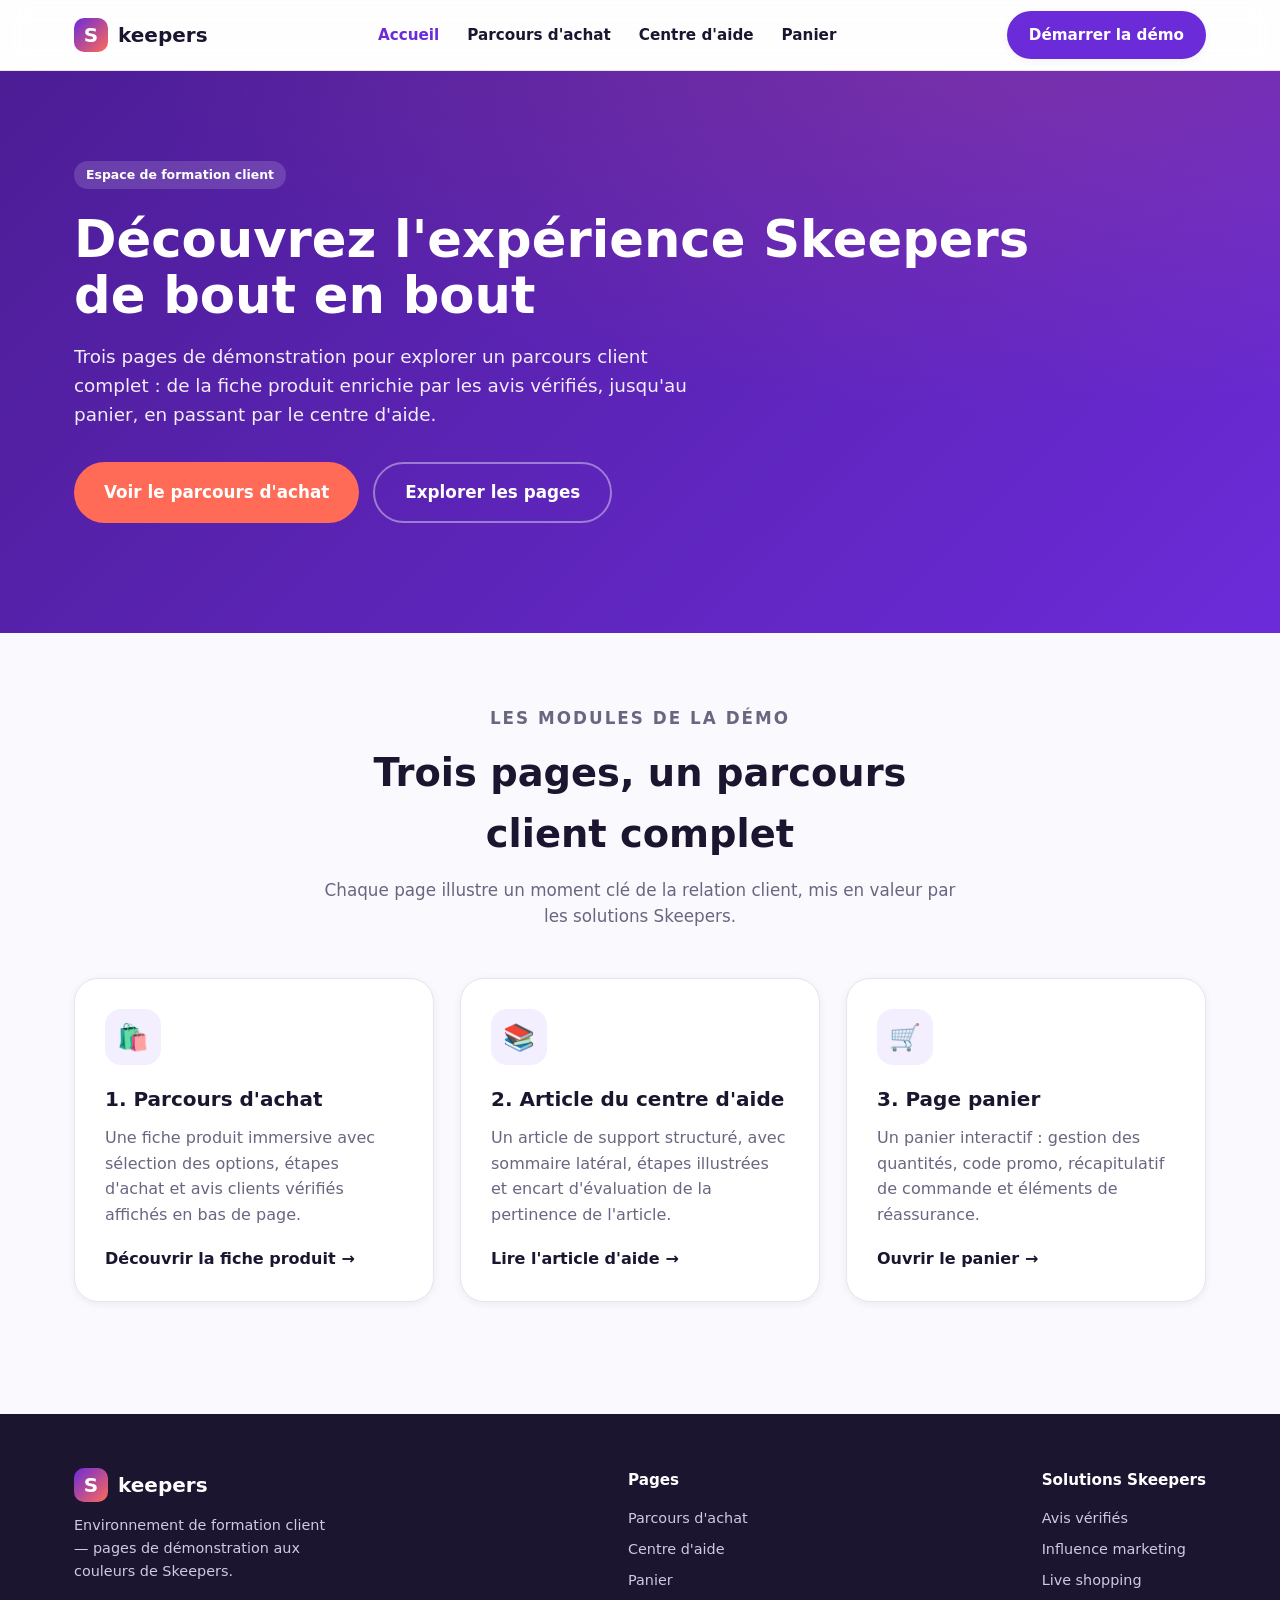
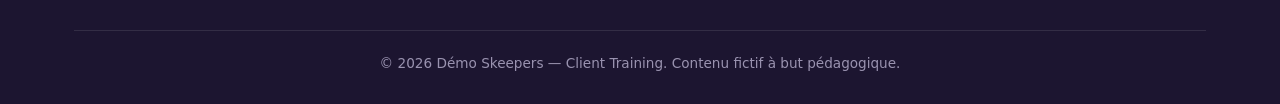
==== index.html @ fd05c82c "Add Skeepers client-training demo site + GitHub Pages workflow Trois pages de démo (parcours d'achat" ====
<!DOCTYPE html>
<html lang="fr">
<head>
  <meta charset="UTF-8" />
  <meta name="viewport" content="width=device-width, initial-scale=1.0" />
  <title>Skeepers — Espace de formation client</title>
  <meta name="description" content="Environnement de démonstration Skeepers : parcours d'achat, centre d'aide et panier." />
  <link rel="stylesheet" href="assets/css/style.css" />
</head>
<body>
  <header class="site-header">
    <div class="container nav">
      <a class="brand" href="index.html"><span class="logo-mark"></span> keepers</a>
      <nav>
        <ul class="nav-links">
          <li><a href="index.html" class="active">Accueil</a></li>
          <li><a href="purchase.html">Parcours d'achat</a></li>
          <li><a href="help-center.html">Centre d'aide</a></li>
          <li><a href="cart.html">Panier</a></li>
        </ul>
      </nav>
      <a href="purchase.html" class="btn btn-primary">Démarrer la démo</a>
    </div>
  </header>

  <section class="hero">
    <div class="container">
      <span class="badge">Espace de formation client</span>
      <h1>Découvrez l'expérience Skeepers<br />de bout en bout</h1>
      <p>Trois pages de démonstration pour explorer un parcours client complet : de la fiche
        produit enrichie par les avis vérifiés, jusqu'au panier, en passant par le centre d'aide.</p>
      <div class="hero-actions">
        <a href="purchase.html" class="btn btn-coral btn-lg">Voir le parcours d'achat</a>
        <a href="#pages" class="btn btn-ghost btn-lg" style="color:#fff;border-color:rgba(255,255,255,.4)">Explorer les pages</a>
      </div>
    </div>
  </section>

  <section class="section" id="pages">
    <div class="container">
      <div class="section-head">
        <p class="eyebrow">Les modules de la démo</p>
        <h2>Trois pages, un parcours client complet</h2>
        <p>Chaque page illustre un moment clé de la relation client, mis en valeur par les solutions Skeepers.</p>
      </div>

      <div class="cards">
        <a class="card" href="purchase.html" style="color:inherit">
          <div class="card-icon">🛍️</div>
          <h3>1. Parcours d'achat</h3>
          <p>Une fiche produit immersive avec sélection des options, étapes d'achat et avis
             clients vérifiés affichés en bas de page.</p>
          <span class="card-link">Découvrir la fiche produit</span>
        </a>

        <a class="card" href="help-center.html" style="color:inherit">
          <div class="card-icon">📚</div>
          <h3>2. Article du centre d'aide</h3>
          <p>Un article de support structuré, avec sommaire latéral, étapes illustrées et
             encart d'évaluation de la pertinence de l'article.</p>
          <span class="card-link">Lire l'article d'aide</span>
        </a>

        <a class="card" href="cart.html" style="color:inherit">
          <div class="card-icon">🛒</div>
          <h3>3. Page panier</h3>
          <p>Un panier interactif : gestion des quantités, code promo, récapitulatif de commande
             et éléments de réassurance.</p>
          <span class="card-link">Ouvrir le panier</span>
        </a>
      </div>
    </div>
  </section>

  <footer class="site-footer">
    <div class="container">
      <div class="footer-grid">
        <div style="max-width:260px">
          <a class="brand" href="index.html" style="color:#fff"><span class="logo-mark"></span> keepers</a>
          <p style="margin-top:12px;font-size:.9rem">Environnement de formation client — pages de démonstration aux couleurs de Skeepers.</p>
        </div>
        <div>
          <h4>Pages</h4>
          <ul>
            <li><a href="purchase.html">Parcours d'achat</a></li>
            <li><a href="help-center.html">Centre d'aide</a></li>
            <li><a href="cart.html">Panier</a></li>
          </ul>
        </div>
        <div>
          <h4>Solutions Skeepers</h4>
          <ul>
            <li><a href="#">Avis vérifiés</a></li>
            <li><a href="#">Influence marketing</a></li>
            <li><a href="#">Live shopping</a></li>
          </ul>
        </div>
      </div>
      <div class="footer-bottom">© <span id="year"></span> Démo Skeepers — Client Training. Contenu fictif à but pédagogique.</div>
    </div>
  </footer>

  <script src="assets/js/main.js"></script>
</body>
</html>
---- assets/css/style.css ----
/* ===========================================================
   Skeepers — Client Training
   Feuille de style partagée
   =========================================================== */

:root {
  /* Couleurs de marque Skeepers */
  --skp-purple: #6c2bd9;
  --skp-purple-dark: #4c1d95;
  --skp-purple-light: #a47aff;
  --skp-violet-soft: #f3effe;
  --skp-coral: #ff6b57;
  --skp-coral-dark: #e2533f;
  --skp-yellow: #ffc24b;
  --skp-ink: #1c1530;
  --skp-grey: #6b6580;
  --skp-grey-light: #e7e3f1;
  --skp-bg: #faf9fd;
  --skp-white: #ffffff;
  --skp-green: #2ecc71;

  --radius-sm: 8px;
  --radius: 14px;
  --radius-lg: 24px;
  --shadow-sm: 0 2px 8px rgba(28, 21, 48, 0.06);
  --shadow: 0 12px 32px rgba(76, 29, 149, 0.12);
  --shadow-lg: 0 24px 60px rgba(76, 29, 149, 0.18);
  --maxw: 1180px;

  --font: "Segoe UI", system-ui, -apple-system, "Helvetica Neue", Arial, sans-serif;
}

* { box-sizing: border-box; margin: 0; padding: 0; }

html { scroll-behavior: smooth; }

body {
  font-family: var(--font);
  color: var(--skp-ink);
  background: var(--skp-bg);
  line-height: 1.6;
  -webkit-font-smoothing: antialiased;
}

a { color: var(--skp-purple); text-decoration: none; }
a:hover { text-decoration: underline; }

img { max-width: 100%; display: block; }

.container {
  width: 100%;
  max-width: var(--maxw);
  margin: 0 auto;
  padding: 0 24px;
}

/* ---------- Header / Navigation ---------- */
.site-header {
  position: sticky;
  top: 0;
  z-index: 50;
  background: rgba(255, 255, 255, 0.85);
  backdrop-filter: blur(12px);
  border-bottom: 1px solid var(--skp-grey-light);
}
.nav {
  display: flex;
  align-items: center;
  justify-content: space-between;
  height: 70px;
}
.brand {
  display: flex;
  align-items: center;
  gap: 10px;
  font-weight: 800;
  font-size: 1.25rem;
  color: var(--skp-ink);
}
.brand:hover { text-decoration: none; }
.brand .logo-mark {
  width: 34px; height: 34px;
  border-radius: 10px;
  background: linear-gradient(135deg, var(--skp-purple), var(--skp-coral));
  display: grid; place-items: center;
  color: #fff; font-weight: 800;
}
.brand .logo-mark::after { content: "S"; }
.brand .accent { color: var(--skp-purple); }

.nav-links {
  display: flex;
  align-items: center;
  gap: 28px;
  list-style: none;
}
.nav-links a {
  color: var(--skp-ink);
  font-weight: 600;
  font-size: .95rem;
}
.nav-links a.active { color: var(--skp-purple); }

/* ---------- Boutons ---------- */
.btn {
  display: inline-flex;
  align-items: center;
  justify-content: center;
  gap: 8px;
  border: none;
  cursor: pointer;
  font-family: inherit;
  font-weight: 700;
  font-size: .95rem;
  padding: 12px 22px;
  border-radius: 999px;
  transition: transform .15s ease, box-shadow .15s ease, background .15s ease;
  text-decoration: none;
}
.btn:hover { text-decoration: none; transform: translateY(-2px); }
.btn-primary { background: var(--skp-purple); color: #fff; box-shadow: var(--shadow-sm); }
.btn-primary:hover { background: var(--skp-purple-dark); color: #fff; }
.btn-coral { background: var(--skp-coral); color: #fff; }
.btn-coral:hover { background: var(--skp-coral-dark); color: #fff; }
.btn-ghost { background: transparent; color: var(--skp-purple); border: 2px solid var(--skp-grey-light); }
.btn-ghost:hover { border-color: var(--skp-purple); color: var(--skp-purple); }
.btn-block { width: 100%; }
.btn-lg { padding: 15px 30px; font-size: 1.05rem; }

/* ---------- Badges & étoiles ---------- */
.badge {
  display: inline-flex;
  align-items: center;
  gap: 6px;
  font-size: .78rem;
  font-weight: 700;
  padding: 4px 12px;
  border-radius: 999px;
  background: var(--skp-violet-soft);
  color: var(--skp-purple);
}
.stars { color: var(--skp-yellow); letter-spacing: 2px; font-size: 1rem; }
.stars .empty { color: var(--skp-grey-light); }

.skp-verified {
  display: inline-flex; align-items: center; gap: 6px;
  font-size: .8rem; font-weight: 700; color: var(--skp-green);
}
.skp-verified::before { content: "✓"; }

/* ---------- Hero ---------- */
.hero {
  background:
    radial-gradient(900px 400px at 80% -10%, rgba(255,107,87,.18), transparent),
    linear-gradient(135deg, var(--skp-purple-dark), var(--skp-purple));
  color: #fff;
  padding: 90px 0 110px;
  position: relative;
  overflow: hidden;
}
.hero h1 { font-size: clamp(2rem, 4vw, 3.2rem); line-height: 1.1; margin-bottom: 18px; }
.hero p { font-size: 1.15rem; max-width: 620px; opacity: .92; }
.hero .badge { background: rgba(255,255,255,.15); color: #fff; margin-bottom: 22px; }
.hero-actions { margin-top: 32px; display: flex; gap: 14px; flex-wrap: wrap; }

/* ---------- Sections ---------- */
.section { padding: 72px 0; }
.section-head { text-align: center; max-width: 640px; margin: 0 auto 48px; }
.section-head h2 { font-size: clamp(1.6rem, 3vw, 2.4rem); margin-bottom: 12px; }
.section-head p { color: var(--skp-grey); font-size: 1.05rem; }
.eyebrow {
  text-transform: uppercase; letter-spacing: .12em; font-size: .78rem;
  font-weight: 800; color: var(--skp-coral); margin-bottom: 10px;
}

/* ---------- Grille de cartes ---------- */
.cards { display: grid; grid-template-columns: repeat(3, 1fr); gap: 26px; }
.card {
  background: var(--skp-white);
  border: 1px solid var(--skp-grey-light);
  border-radius: var(--radius-lg);
  padding: 30px;
  box-shadow: var(--shadow-sm);
  transition: transform .2s ease, box-shadow .2s ease, border-color .2s ease;
  display: flex; flex-direction: column;
}
.card:hover { transform: translateY(-6px); box-shadow: var(--shadow); border-color: transparent; }
.card .card-icon {
  width: 56px; height: 56px; border-radius: 16px;
  display: grid; place-items: center; font-size: 1.6rem;
  background: var(--skp-violet-soft); margin-bottom: 18px;
}
.card h3 { font-size: 1.25rem; margin-bottom: 10px; }
.card p { color: var(--skp-grey); flex: 1; }
.card .card-link { margin-top: 18px; font-weight: 700; display: inline-flex; gap: 6px; }
.card .card-link::after { content: "→"; transition: transform .15s; }
.card:hover .card-link::after { transform: translateX(4px); }

/* ---------- Footer ---------- */
.site-footer {
  background: var(--skp-ink);
  color: #cfc8e6;
  padding: 54px 0 30px;
  margin-top: 40px;
}
.footer-grid {
  display: flex; justify-content: space-between; gap: 40px; flex-wrap: wrap;
  padding-bottom: 30px; border-bottom: 1px solid rgba(255,255,255,.1);
}
.site-footer a { color: #cfc8e6; }
.site-footer h4 { color: #fff; margin-bottom: 14px; font-size: .95rem; }
.site-footer ul { list-style: none; }
.site-footer li { margin-bottom: 8px; font-size: .9rem; }
.footer-bottom { padding-top: 22px; font-size: .85rem; opacity: .7; text-align: center; }

/* ===========================================================
   Parcours d'achat (purchase.html)
   =========================================================== */
.breadcrumb { font-size: .85rem; color: var(--skp-grey); padding: 18px 0; }
.breadcrumb a { color: var(--skp-grey); }
.breadcrumb span { color: var(--skp-ink); font-weight: 600; }

.product { display: grid; grid-template-columns: 1fr 1fr; gap: 50px; padding: 20px 0 60px; }
.product-gallery { position: sticky; top: 90px; align-self: start; }
.product-main-img {
  aspect-ratio: 1; border-radius: var(--radius-lg);
  background: linear-gradient(135deg, var(--skp-violet-soft), #fff);
  display: grid; place-items: center; font-size: 7rem;
  border: 1px solid var(--skp-grey-light);
}
.product-thumbs { display: flex; gap: 12px; margin-top: 14px; }
.product-thumbs div {
  width: 76px; height: 76px; border-radius: var(--radius-sm);
  background: var(--skp-violet-soft); display: grid; place-items: center;
  font-size: 1.8rem; cursor: pointer; border: 2px solid transparent;
}
.product-thumbs div.active { border-color: var(--skp-purple); }

.product-info h1 { font-size: 2rem; margin: 8px 0 12px; }
.rating-row { display: flex; align-items: center; gap: 12px; margin-bottom: 20px; }
.rating-row a { font-size: .9rem; }
.price { font-size: 2.2rem; font-weight: 800; color: var(--skp-ink); }
.price .old { font-size: 1.2rem; color: var(--skp-grey); text-decoration: line-through; font-weight: 500; margin-left: 10px; }
.price-row { display: flex; align-items: center; gap: 14px; margin: 18px 0; }
.product-desc { color: var(--skp-grey); margin-bottom: 24px; }

.option-group { margin-bottom: 22px; }
.option-group label { font-weight: 700; display: block; margin-bottom: 10px; }
.swatches { display: flex; gap: 10px; }
.swatch {
  padding: 9px 18px; border-radius: 999px; border: 2px solid var(--skp-grey-light);
  cursor: pointer; font-weight: 600; font-size: .9rem; background: #fff;
}
.swatch.active { border-color: var(--skp-purple); background: var(--skp-violet-soft); color: var(--skp-purple); }

/* Stepper parcours */
.steps { display: flex; gap: 8px; margin: 30px 0; }
.step {
  flex: 1; text-align: center; font-size: .8rem; font-weight: 700; color: var(--skp-grey);
  padding-top: 28px; position: relative;
}
.step::before {
  content: attr(data-n); position: absolute; top: 0; left: 50%; transform: translateX(-50%);
  width: 22px; height: 22px; border-radius: 50%; background: var(--skp-grey-light);
  color: #fff; display: grid; place-items: center; font-size: .75rem;
}
.step::after {
  content: ""; position: absolute; top: 11px; left: 50%; width: 100%; height: 2px;
  background: var(--skp-grey-light); z-index: -1;
}
.step:last-child::after { display: none; }
.step.done::before, .step.current::before { background: var(--skp-purple); }
.step.current { color: var(--skp-purple); }
.step.done::after { background: var(--skp-purple); }

/* Avis Skeepers */
.reviews { padding: 50px 0; border-top: 1px solid var(--skp-grey-light); }
.reviews-summary { display: flex; gap: 40px; align-items: center; flex-wrap: wrap; margin-bottom: 36px; }
.score-big { text-align: center; }
.score-big .num { font-size: 3.4rem; font-weight: 800; line-height: 1; color: var(--skp-purple); }
.score-bars { flex: 1; min-width: 260px; }
.score-bar { display: flex; align-items: center; gap: 10px; font-size: .85rem; margin-bottom: 6px; }
.score-bar .track { flex: 1; height: 8px; background: var(--skp-grey-light); border-radius: 999px; overflow: hidden; }
.score-bar .fill { height: 100%; background: var(--skp-yellow); }

.review-list { display: grid; gap: 18px; }
.review {
  background: #fff; border: 1px solid var(--skp-grey-light); border-radius: var(--radius);
  padding: 22px;
}
.review-head { display: flex; justify-content: space-between; align-items: center; margin-bottom: 8px; flex-wrap: wrap; gap: 8px; }
.review-author { font-weight: 700; display: flex; align-items: center; gap: 10px; }
.review-author .avatar {
  width: 38px; height: 38px; border-radius: 50%; background: var(--skp-violet-soft);
  display: grid; place-items: center; font-weight: 800; color: var(--skp-purple);
}
.review-date { font-size: .82rem; color: var(--skp-grey); }
.review p { color: var(--skp-ink); }

/* ===========================================================
   Help Center (help-center.html)
   =========================================================== */
.help-hero {
  background: linear-gradient(135deg, var(--skp-purple-dark), var(--skp-purple));
  color: #fff; padding: 60px 0;
}
.help-search {
  display: flex; max-width: 560px; margin-top: 20px; background: #fff;
  border-radius: 999px; padding: 6px; box-shadow: var(--shadow);
}
.help-search input { flex: 1; border: none; outline: none; padding: 12px 18px; font-size: 1rem; background: transparent; }

.help-layout { display: grid; grid-template-columns: 260px 1fr; gap: 50px; padding: 50px 0; }
.help-sidebar { position: sticky; top: 90px; align-self: start; }
.help-sidebar h4 { font-size: .78rem; text-transform: uppercase; letter-spacing: .1em; color: var(--skp-grey); margin-bottom: 14px; }
.help-sidebar ul { list-style: none; }
.help-sidebar li a {
  display: block; padding: 9px 14px; border-radius: var(--radius-sm); color: var(--skp-ink);
  font-size: .92rem; font-weight: 600;
}
.help-sidebar li a:hover { background: var(--skp-violet-soft); text-decoration: none; }
.help-sidebar li a.active { background: var(--skp-violet-soft); color: var(--skp-purple); }

.article { max-width: 760px; }
.article h1 { font-size: 2.3rem; margin: 14px 0 16px; }
.article .meta { color: var(--skp-grey); font-size: .9rem; margin-bottom: 30px; display: flex; gap: 16px; flex-wrap: wrap; }
.article h2 { margin: 38px 0 14px; font-size: 1.5rem; }
.article h3 { margin: 26px 0 10px; font-size: 1.18rem; }
.article p { margin-bottom: 16px; color: #2c2542; }
.article ul, .article ol { margin: 0 0 18px 22px; }
.article li { margin-bottom: 8px; }
.callout {
  background: var(--skp-violet-soft); border-left: 4px solid var(--skp-purple);
  padding: 18px 22px; border-radius: var(--radius-sm); margin: 24px 0;
}
.callout.tip { background: #eafaf1; border-color: var(--skp-green); }
.callout strong { color: var(--skp-purple-dark); }
.article-steps { counter-reset: step; list-style: none; margin-left: 0; }
.article-steps li { position: relative; padding-left: 46px; margin-bottom: 18px; }
.article-steps li::before {
  counter-increment: step; content: counter(step);
  position: absolute; left: 0; top: -2px; width: 30px; height: 30px; border-radius: 50%;
  background: var(--skp-purple); color: #fff; display: grid; place-items: center; font-weight: 800;
}
.feedback-box {
  margin-top: 50px; padding: 28px; border: 1px solid var(--skp-grey-light);
  border-radius: var(--radius); text-align: center; background: #fff;
}
.feedback-box .btns { display: flex; gap: 12px; justify-content: center; margin-top: 14px; }

/* ===========================================================
   Panier (cart.html)
   =========================================================== */
.cart-layout { display: grid; grid-template-columns: 1fr 380px; gap: 40px; padding: 40px 0 70px; align-items: start; }
.cart-items { display: grid; gap: 16px; }
.cart-item {
  display: grid; grid-template-columns: 90px 1fr auto; gap: 18px; align-items: center;
  background: #fff; border: 1px solid var(--skp-grey-light); border-radius: var(--radius); padding: 16px;
}
.cart-item .thumb {
  width: 90px; height: 90px; border-radius: var(--radius-sm); background: var(--skp-violet-soft);
  display: grid; place-items: center; font-size: 2.4rem;
}
.cart-item h3 { font-size: 1.05rem; margin-bottom: 4px; }
.cart-item .variant { font-size: .85rem; color: var(--skp-grey); margin-bottom: 8px; }
.cart-item .item-rating { font-size: .8rem; }
.cart-item .item-right { text-align: right; display: flex; flex-direction: column; align-items: flex-end; gap: 10px; }
.qty { display: inline-flex; align-items: center; border: 1px solid var(--skp-grey-light); border-radius: 999px; overflow: hidden; }
.qty button { border: none; background: #fff; width: 34px; height: 34px; cursor: pointer; font-size: 1.1rem; color: var(--skp-purple); }
.qty button:hover { background: var(--skp-violet-soft); }
.qty span { width: 40px; text-align: center; font-weight: 700; }
.item-price { font-weight: 800; font-size: 1.1rem; }
.remove { background: none; border: none; color: var(--skp-grey); cursor: pointer; font-size: .82rem; text-decoration: underline; }
.remove:hover { color: var(--skp-coral); }

.summary {
  background: #fff; border: 1px solid var(--skp-grey-light); border-radius: var(--radius-lg);
  padding: 26px; position: sticky; top: 90px; box-shadow: var(--shadow-sm);
}
.summary h3 { margin-bottom: 18px; }
.summary-row { display: flex; justify-content: space-between; margin-bottom: 12px; color: var(--skp-grey); }
.summary-row.total { font-size: 1.3rem; font-weight: 800; color: var(--skp-ink); border-top: 1px solid var(--skp-grey-light); padding-top: 16px; margin-top: 16px; }
.promo { display: flex; gap: 8px; margin: 18px 0; }
.promo input { flex: 1; border: 1px solid var(--skp-grey-light); border-radius: 999px; padding: 11px 16px; outline: none; }
.trust-row { display: flex; gap: 18px; justify-content: center; margin-top: 18px; font-size: .8rem; color: var(--skp-grey); flex-wrap: wrap; }
.trust-row span { display: inline-flex; align-items: center; gap: 6px; }
.empty-hint { text-align: center; padding: 40px; color: var(--skp-grey); }

/* ---------- Responsive ---------- */
@media (max-width: 900px) {
  .cards { grid-template-columns: 1fr; }
  .product { grid-template-columns: 1fr; }
  .product-gallery { position: static; }
  .help-layout { grid-template-columns: 1fr; }
  .help-sidebar { position: static; }
  .cart-layout { grid-template-columns: 1fr; }
  .summary { position: static; }
  .nav-links { display: none; }
}
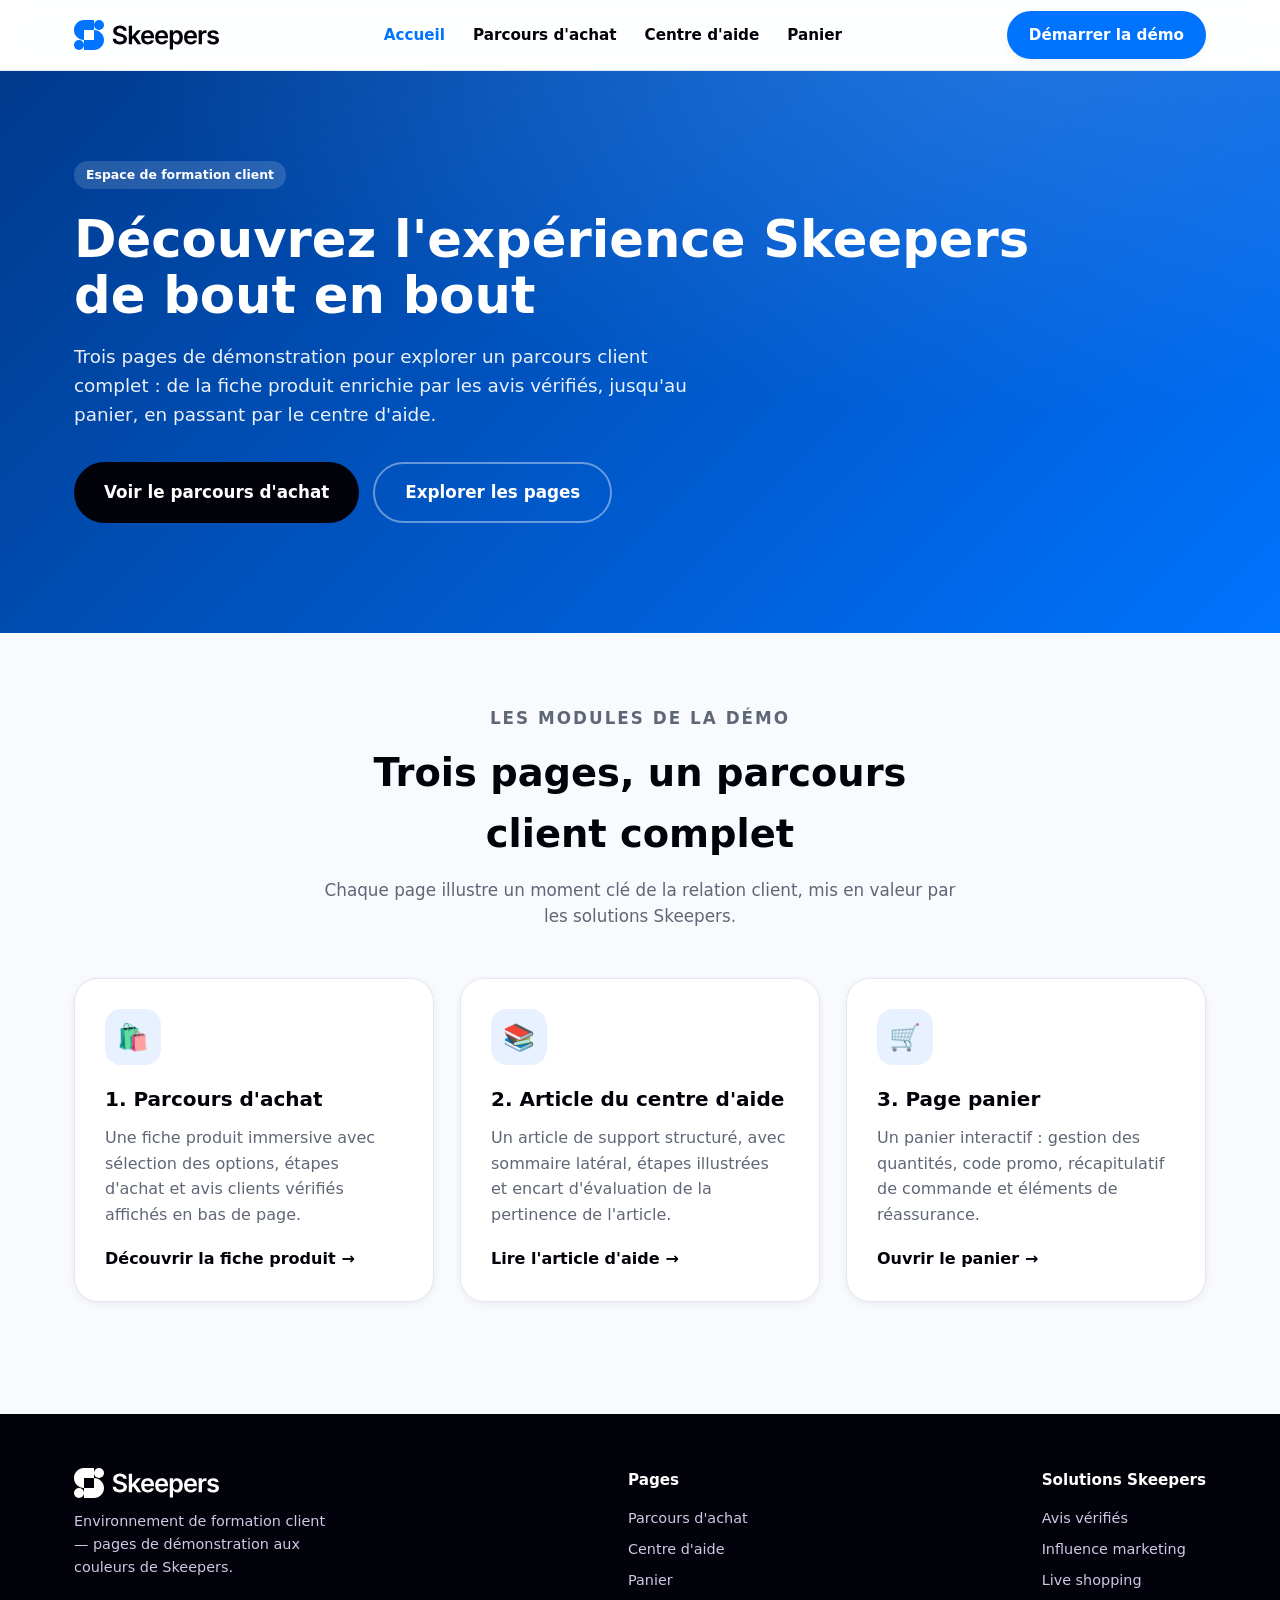
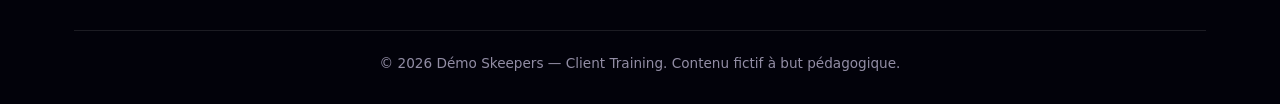
==== commit ebb6bb5c: "Use official Skeepers brand colors (blue #0073FF) + real logo SVG Palette repassée du violet proviso" ====
--- a/index.html
+++ b/index.html
@@ -10,7 +10,7 @@
 <body>
   <header class="site-header">
     <div class="container nav">
-      <a class="brand" href="index.html"><span class="logo-mark"></span> keepers</a>
+      <a class="brand" href="index.html"><img class="brand-logo" src="assets/skeepers-logo.6c447c.svg" alt="Skeepers" /></a>
       <nav>
         <ul class="nav-links">
           <li><a href="index.html" class="active">Accueil</a></li>
@@ -76,7 +76,7 @@
     <div class="container">
       <div class="footer-grid">
         <div style="max-width:260px">
-          <a class="brand" href="index.html" style="color:#fff"><span class="logo-mark"></span> keepers</a>
+          <a class="brand" href="index.html"><img class="brand-logo brand-logo--light" src="assets/skeepers-logo.6c447c.svg" alt="Skeepers" /></a>
           <p style="margin-top:12px;font-size:.9rem">Environnement de formation client — pages de démonstration aux couleurs de Skeepers.</p>
         </div>
         <div>
--- a/assets/css/style.css
+++ b/assets/css/style.css
@@ -4,20 +4,28 @@
    =========================================================== */
 
 :root {
-  /* Couleurs de marque Skeepers */
-  --skp-purple: #6c2bd9;
-  --skp-purple-dark: #4c1d95;
-  --skp-purple-light: #a47aff;
-  --skp-violet-soft: #f3effe;
-  --skp-coral: #ff6b57;
-  --skp-coral-dark: #e2533f;
-  --skp-yellow: #ffc24b;
-  --skp-ink: #1c1530;
-  --skp-grey: #6b6580;
-  --skp-grey-light: #e7e3f1;
-  --skp-bg: #faf9fd;
+  /* Couleurs de marque Skeepers (extraites du logo officiel) */
+  --skp-blue: #0073ff;        /* bleu de marque (pictogramme) */
+  --skp-blue-dark: #005ad1;   /* hover / dégradés */
+  --skp-blue-light: #4d9bff;
+  --skp-blue-soft: #e8f1ff;   /* fond bleuté clair */
+  --skp-ink: #02020a;         /* quasi-noir du wordmark */
+  --skp-action: #02020a;      /* CTA fort (noir) */
+  --skp-action-dark: #23232e;
+  --skp-yellow: #ffc24b;      /* étoiles d'avis */
+  --skp-grey: #5f6675;
+  --skp-grey-light: #e3e7ef;
+  --skp-bg: #f8fafd;
   --skp-white: #ffffff;
   --skp-green: #2ecc71;
+
+  /* Alias rétro-compatibles (anciens noms utilisés dans le CSS) */
+  --skp-purple: var(--skp-blue);
+  --skp-purple-dark: var(--skp-blue-dark);
+  --skp-purple-light: var(--skp-blue-light);
+  --skp-violet-soft: var(--skp-blue-soft);
+  --skp-coral: var(--skp-action);
+  --skp-coral-dark: var(--skp-action-dark);
 
   --radius-sm: 8px;
   --radius: 14px;
@@ -78,15 +86,9 @@
   color: var(--skp-ink);
 }
 .brand:hover { text-decoration: none; }
-.brand .logo-mark {
-  width: 34px; height: 34px;
-  border-radius: 10px;
-  background: linear-gradient(135deg, var(--skp-purple), var(--skp-coral));
-  display: grid; place-items: center;
-  color: #fff; font-weight: 800;
-}
-.brand .logo-mark::after { content: "S"; }
-.brand .accent { color: var(--skp-purple); }
+.brand .brand-logo { height: 30px; width: auto; display: block; }
+.brand .brand-logo--light { filter: brightness(0) invert(1); }
+.brand .accent { color: var(--skp-blue); }
 
 .nav-links {
   display: flex;
@@ -151,8 +153,8 @@
 /* ---------- Hero ---------- */
 .hero {
   background:
-    radial-gradient(900px 400px at 80% -10%, rgba(255,107,87,.18), transparent),
-    linear-gradient(135deg, var(--skp-purple-dark), var(--skp-purple));
+    radial-gradient(900px 400px at 80% -10%, rgba(77,155,255,.45), transparent),
+    linear-gradient(135deg, #003a8c, var(--skp-blue));
   color: #fff;
   padding: 90px 0 110px;
   position: relative;
@@ -301,7 +303,7 @@
    Help Center (help-center.html)
    =========================================================== */
 .help-hero {
-  background: linear-gradient(135deg, var(--skp-purple-dark), var(--skp-purple));
+  background: linear-gradient(135deg, #003a8c, var(--skp-blue));
   color: #fff; padding: 60px 0;
 }
 .help-search {
